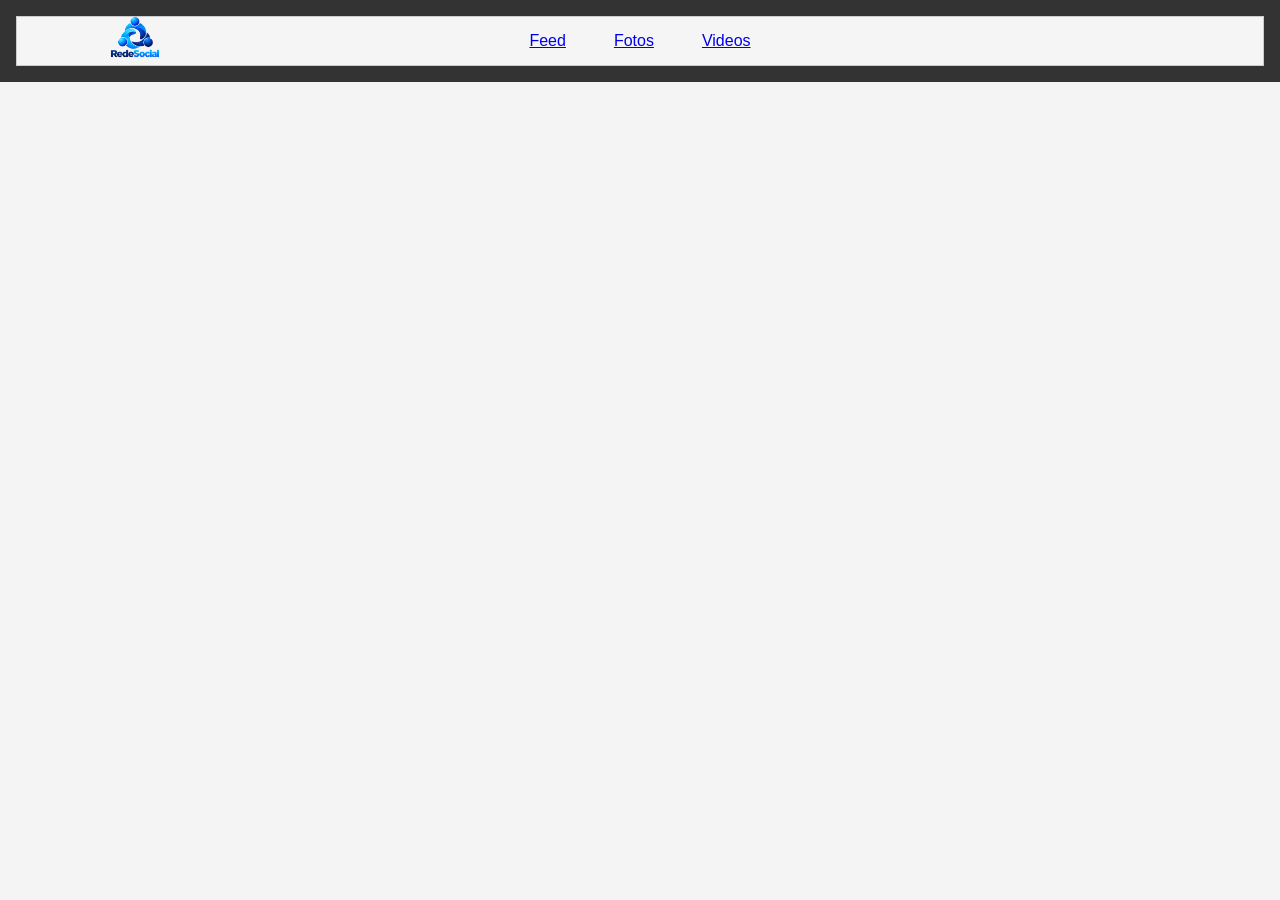
==== pages/homepage.html @ 47cbff44 "Criando o header do feed" ====
<!DOCTYPE html>
<html lang="en">
<head>
    <meta charset="UTF-8">
    <meta name="viewport" content="width=device-width, initial-scale=1.0">
    <link rel="stylesheet" href="../styles/style.css">
    <title>Pagina Inicial</title>
</head>
<body>
    <header>
        <img src="../img/logo.png" alt="Logo do Site" class="logo">
        <nav>
            <ul>
                <li><a href="./homepage.html">Feed</a></li>
                <li><a href="./fotos.html">Fotos</a></li>
                <li><a href="./videos.html">Videos</a></li>
                
            </ul>
            <ul class="icons-container">
                <li"><a href="./mensagens.html"><img src="../img/mensagens.svg" alt="Mensagens" class="direct" ></a></li>
                <li class="dropdown"><a href="#"><img src="../img/profile.svg" alt="Perfil"  class="profile"></a>
                    <ul class="dropdown-content">
                        <li><a href="./perfil.html">Ver Perfil</a></li>
                        <li><a href="./configuracoes.html">Configurações</a></li>
                        <li><a href="./logout.html">Sair</a></li>
                    </ul>
                </li>

            </ul>
        </nav>
    </header>
</body>
</html>
---- styles/style.css ----
* {
  margin: 0;
  padding: 0;
  box-sizing: border-box;
}

body {
  font-family: Arial, sans-serif;
  background-color: #f4f4f4;
  display: flex;
  justify-content: center;
  width: 100%;
}

header {
  background-color: #333;
  color: #fff;
  padding: 1rem;
  text-align: center;
  width: 100%;
  display: flex;
}
nav {
  background-color: #f5f5f5;
  color: #000000;
  text-align: center;
  align-items: center;
  display: flex;
  border: 1px solid #ccc;
  width: 100%;
  justify-content: space-around;
  height: 50px;
}

ul {
  list-style-type: none;
  display: flex;
  justify-content: center;
  gap: 1rem;
  width: 100%;
}

li {
  padding: 0.5rem 1rem;
  border-radius: 5px;
  transition: background-color 0.3s ease;
}

li:hover {
  background-color: #e0e0e0;
}

.logo {
  position: absolute;
  top: 16px;
  left: 110px;
  width: 50px;
  height: auto;
  align-items: center;
  z-index: 1;
  transition: transform 0.3s ease;
}

.logo img {
  width: 100%;
  height: auto;
  object-fit: cover;
}


/* Container pai para alinhar os ícones lado a lado */
.icons-container {
  position: absolute;
  top: 20px;
  left: 700px; /* Posiciona no canto superior direito */
  display: flex;
  align-items: center;
  gap: 15px; /* Espaçamento entre os ícones */
  z-index: 1;
}

/* Estilo individual para cada ícone */
.direct,
.profile {
  width: 30px;
  height: auto;
  transition: transform 0.3s ease;
  color: #000000;
}

.direct:hover,
.profile:hover {
  transform: scale(1.1);
}

.direct img,
.profile img {
  width: 100%;
  height: auto;
  object-fit: cover;
  display: block;
}

/* Estilos do Dropdown */
.dropdown {
  position: relative;
  display: inline-block;
}

.dropdown-content {
  display: none;
  position: absolute;
  right: 0; /* Alinha o menu com a direita do ícone */
  background-color: #f9f9f9;
  min-width: 160px;
  box-shadow: 0px 8px 16px 0px rgba(0,0,0,0.2);
  z-index: 2;
}

/* Exibe o dropdown ao passar o mouse (se necessário) */
.dropdown:hover .dropdown-content {
  display: block;
}
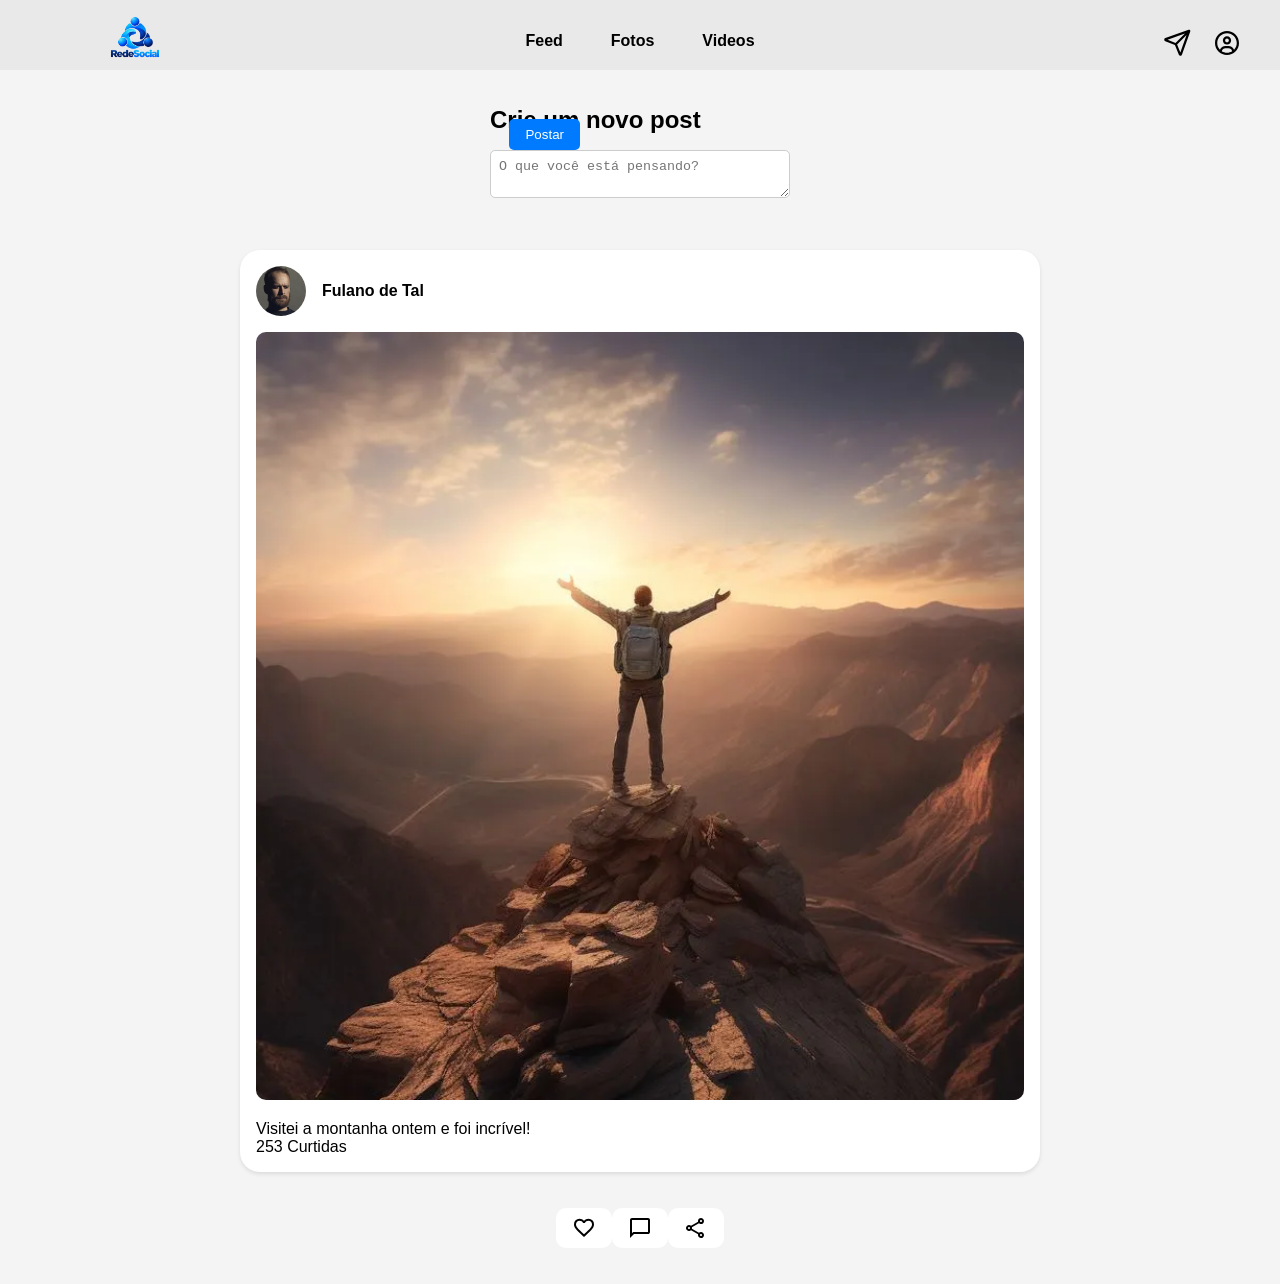
==== commit 80004348: "Terminacao do feed" ====
--- a/pages/homepage.html
+++ b/pages/homepage.html
@@ -10,11 +10,10 @@
     <header>
         <img src="../img/logo.png" alt="Logo do Site" class="logo">
         <nav>
-            <ul>
+            <ul class="nav-links">
                 <li><a href="./homepage.html">Feed</a></li>
                 <li><a href="./fotos.html">Fotos</a></li>
                 <li><a href="./videos.html">Videos</a></li>
-                
             </ul>
             <ul class="icons-container">
                 <li"><a href="./mensagens.html"><img src="../img/mensagens.svg" alt="Mensagens" class="direct" ></a></li>
@@ -29,5 +28,28 @@
             </ul>
         </nav>
     </header>
+    <main>
+        <div class="post-form">
+            <h2>Crie um novo post</h2>
+            <form action="#" method="post">
+                <textarea name="post-content" placeholder="O que você está pensando?" required></textarea>
+                <button class="button-default" type="submit">Postar</button>
+            </form>
+        </div>
+        <div class="feed-noticias">
+            <div class="title-feed">
+                <img src="../img/profile-post.jpg" alt="Foto de Perfil" class="foto-perfil">
+                <h4>Fulano de Tal</h4>
+            </div>
+            <img class="post" src="../img/post1.webp" alt="post">
+            <p>Visitei a montanha ontem e foi incrível!</p>
+            <p>253 Curtidas</p>
+        </div>
+        <div class="post-actions">
+            <button class="like-button"><svg xmlns="http://www.w3.org/2000/svg" viewBox="0 0 24 24" height="24px" width="24px" fill="currentColor"><path d="M12,21l-1.45-1.3q-2.53-2.27-4.18-3.92q-1.65-1.65-2.63-2.96Q2.78,11.5 2.39,10.4T2,8.15Q2,5.8 3.58,4.22T7.5,2.65q1.3,0 2.48,0.55T12,4.75q0.85-1 2.03-1.55T16.5,2.65q2.35,0 3.93,1.57T22,8.15q0,1.15-0.39,2.25t-1.36,2.41q-0.97,1.31-2.63,2.96q-1.65,1.65-4.17,3.92L12,21Zm0-2.7q2.4-2.15 3.95-3.69t2.45-2.67t1.25-2.03Q20,9.02 20,8.15q0-1.5-1-2.5t-2.5-1q-1.17,0-2.17,0.66q-1,0.66-1.38,1.69h-1.9Q10.68,5.97 9.68,5.31T7.5,4.65q-1.5,0-2.5,1T4,8.15Q4,9.02 4.35,9.91T5.6,11.94t2.45,2.67T12,18.3Zm0-6.83Z"/></svg></button>
+            <button class="comment-button"><svg xmlns="http://www.w3.org/2000/svg" viewBox="0 0 24 24" height="24px" width="24px" fill="currentColor"><path d="M2,22V4Q2,3.17 2.59,2.59T4,2H20q0.83,0 1.41,0.59T22,4V16q0,0.82-0.59,1.41T20,18H6L2,22Zm3.15-6H20V4H4V17.13L5.15,16ZM4,16V4V16Z"/></svg></button>
+            <button class="share-button"><svg xmlns="http://www.w3.org/2000/svg" viewBox="0 0 24 24" height="24px" width="24px" fill="currentColor"><path d="M17,22q-1.25,0-2.13-0.88T14,19q0-0.15 0.08-0.7L7.05,14.2q-0.4,0.38-0.93,0.59T5,15q-1.25,0-2.13-0.88T2,12T2.88,9.88T5,9Q5.6,9 6.13,9.21T7.05,9.8l7.03-4.1q-0.05-0.18-0.06-0.34T14,5q0-1.25 0.88-2.13T17,2t2.13,0.88T20,5T19.13,7.13T17,8q-0.6,0-1.13-0.21T14.95,7.2L7.93,11.3q0.05,0.18 0.06,0.34T8,12T7.99,12.36T7.93,12.7l7.03,4.1q0.4-0.38 0.92-0.59T17,16q1.25,0 2.13,0.88T20,19t-0.88,2.13T17,22Zm0-2q0.43,0 0.71-0.29Q18,19.43 18,19t-0.29-0.71T17,18t-0.71,0.29T16,19t0.29,0.71T17,20ZM5,13q0.43,0 0.71-0.29Q6,12.43 6,12T5.71,11.29T5,11q-0.42,0-0.71,0.29T4,12t0.29,0.71T5,13ZM17.71,5.71Q18,5.43 18,5T17.71,4.29T17,4T16.29,4.29T16,5t0.29,0.71T17,6t0.71-0.29ZM17,19ZM5,12ZM17,5Z"/></svg></button>
+        </div>
+    </main>
 </body>
 </html>
--- a/styles/style.css
+++ b/styles/style.css
@@ -7,26 +7,25 @@
 body {
   font-family: Arial, sans-serif;
   background-color: #f4f4f4;
-  display: flex;
+  
   justify-content: center;
   width: 100%;
 }
 
 header {
-  background-color: #333;
+  background-color: #e9e9e9;
   color: #fff;
   padding: 1rem;
   text-align: center;
   width: 100%;
+  height: 70px;
   display: flex;
 }
 nav {
-  background-color: #f5f5f5;
   color: #000000;
   text-align: center;
   align-items: center;
   display: flex;
-  border: 1px solid #ccc;
   width: 100%;
   justify-content: space-around;
   height: 50px;
@@ -72,9 +71,9 @@
 .icons-container {
   position: absolute;
   top: 20px;
-  left: 700px; /* Posiciona no canto superior direito */
-  display: flex;
-  align-items: center;
+  right: 20px;
+  width: 100px;
+  height: 50px;
   gap: 15px; /* Espaçamento entre os ícones */
   z-index: 1;
 }
@@ -120,4 +119,170 @@
 /* Exibe o dropdown ao passar o mouse (se necessário) */
 .dropdown:hover .dropdown-content {
   display: block;
+}
+
+
+.nav-links {
+  display: flex;
+  justify-content: center;
+  gap: 1rem;
+  width: 20%;
+
+}
+
+.button-defaout {
+  padding: 0.5rem 1rem;
+  border-radius: 5px;
+  transition: 0.3s ease #000000;
+}
+
+.button-defaout:hover {
+  background-color: #020202;
+  color:#ccc
+}
+
+.nav-links a {
+  text-decoration: none;
+  color: #000000;
+  font-weight: bold;
+  
+}
+
+main {
+  padding: 2rem;
+  width: 100%;
+  max-width: 1200px;
+  margin: 0 auto;
+  margin-top: 80px; /* Espaço para o header */
+  display: flex;
+  flex-direction: column;
+  justify-content: center;
+  align-items: center;
+  margin: 4px auto;
+  gap: 20px;
+}
+
+.feed-noticias {
+  width: 100%;
+  max-width: 800px;
+  background-color: #fff;
+  padding: 1rem;
+  border-radius: 5px;
+  box-shadow: 0px 2px 4px rgba(0,0,0,0.1);
+  border-radius: 20px
+}
+.title-feed {
+  display: flex;
+  align-items: center;
+  margin-bottom: 1rem;
+}
+
+.post-actions {
+  display: flex;
+  justify-content: flex-start;
+  margin-top: 1rem;
+
+}
+
+.post-actions button svg {
+  width: 24px;
+  height: 24px;
+  display: block;
+}
+
+.like-button {
+  background-color: #ffffff;
+  border: none;
+  padding: 0.5rem 1rem;
+  border-radius: 10px;
+  cursor: pointer;
+  transition: 0.3s ease;
+  color: #000000; /* Cor inicial do ícone/texto */
+}
+
+.like-button:hover {
+  color: #f70404; /* Cor do coração/texto no hover */
+  background-color: #ffffff;
+}
+
+.comment-button {
+  background-color: #ffffff;
+  border: none;
+  padding: 0.5rem 1rem;
+  border-radius: 10px;
+  cursor: pointer;
+  transition: 0.3s ease;
+  color: #000000; /* Cor inicial do ícone/texto */
+}
+
+.comment-button:hover {
+  color: #f7cb04; /* Cor do coração/texto no hover */
+  background-color: #ffffff;
+}
+
+.share-button {
+  background-color: #ffffff;
+  border: none;
+  padding: 0.5rem 1rem;
+  border-radius: 10px;
+  cursor: pointer;
+  transition: 0.3s ease;
+  color: #000000; /* Cor inicial do ícone/texto */
+}
+
+.share-button:hover {
+  color: #2600ff; /* Cor do coração/texto no hover */
+  background-color: #ffffff;
+}
+
+
+.foto-perfil {
+  width: 50px;
+  height: 50px;
+  border-radius: 50%;
+  object-fit: cover;
+  margin-right: 1rem;
+}
+
+
+.post {
+  width: 100%;
+  max-width: 100%;
+  height: auto;
+  border-radius: 10px;
+  margin-bottom: 1rem;
+}
+.post-form {
+  display: flex;
+  flex-direction: column;
+  gap: 1rem;
+  margin-bottom: 2rem;
+}
+
+form {
+  display: flex;
+  gap: 1rem;
+}
+
+form textarea {
+  width: 100%;
+  padding: 0.5rem;
+  border-radius: 5px;
+  border: 1px solid #ccc;
+  resize: vertical;
+  width: 300px;
+  height: auto;
+}
+
+.button-default {
+  padding: 0.5rem 1rem;
+  border-radius: 5px;
+  transition: background-color 0.3s ease;
+  background-color: #007bff;
+  color: #fff;
+  border: none;
+  cursor: pointer;
+  position: absolute;
+  right: 700px;
+  bottom: 750px
 }
